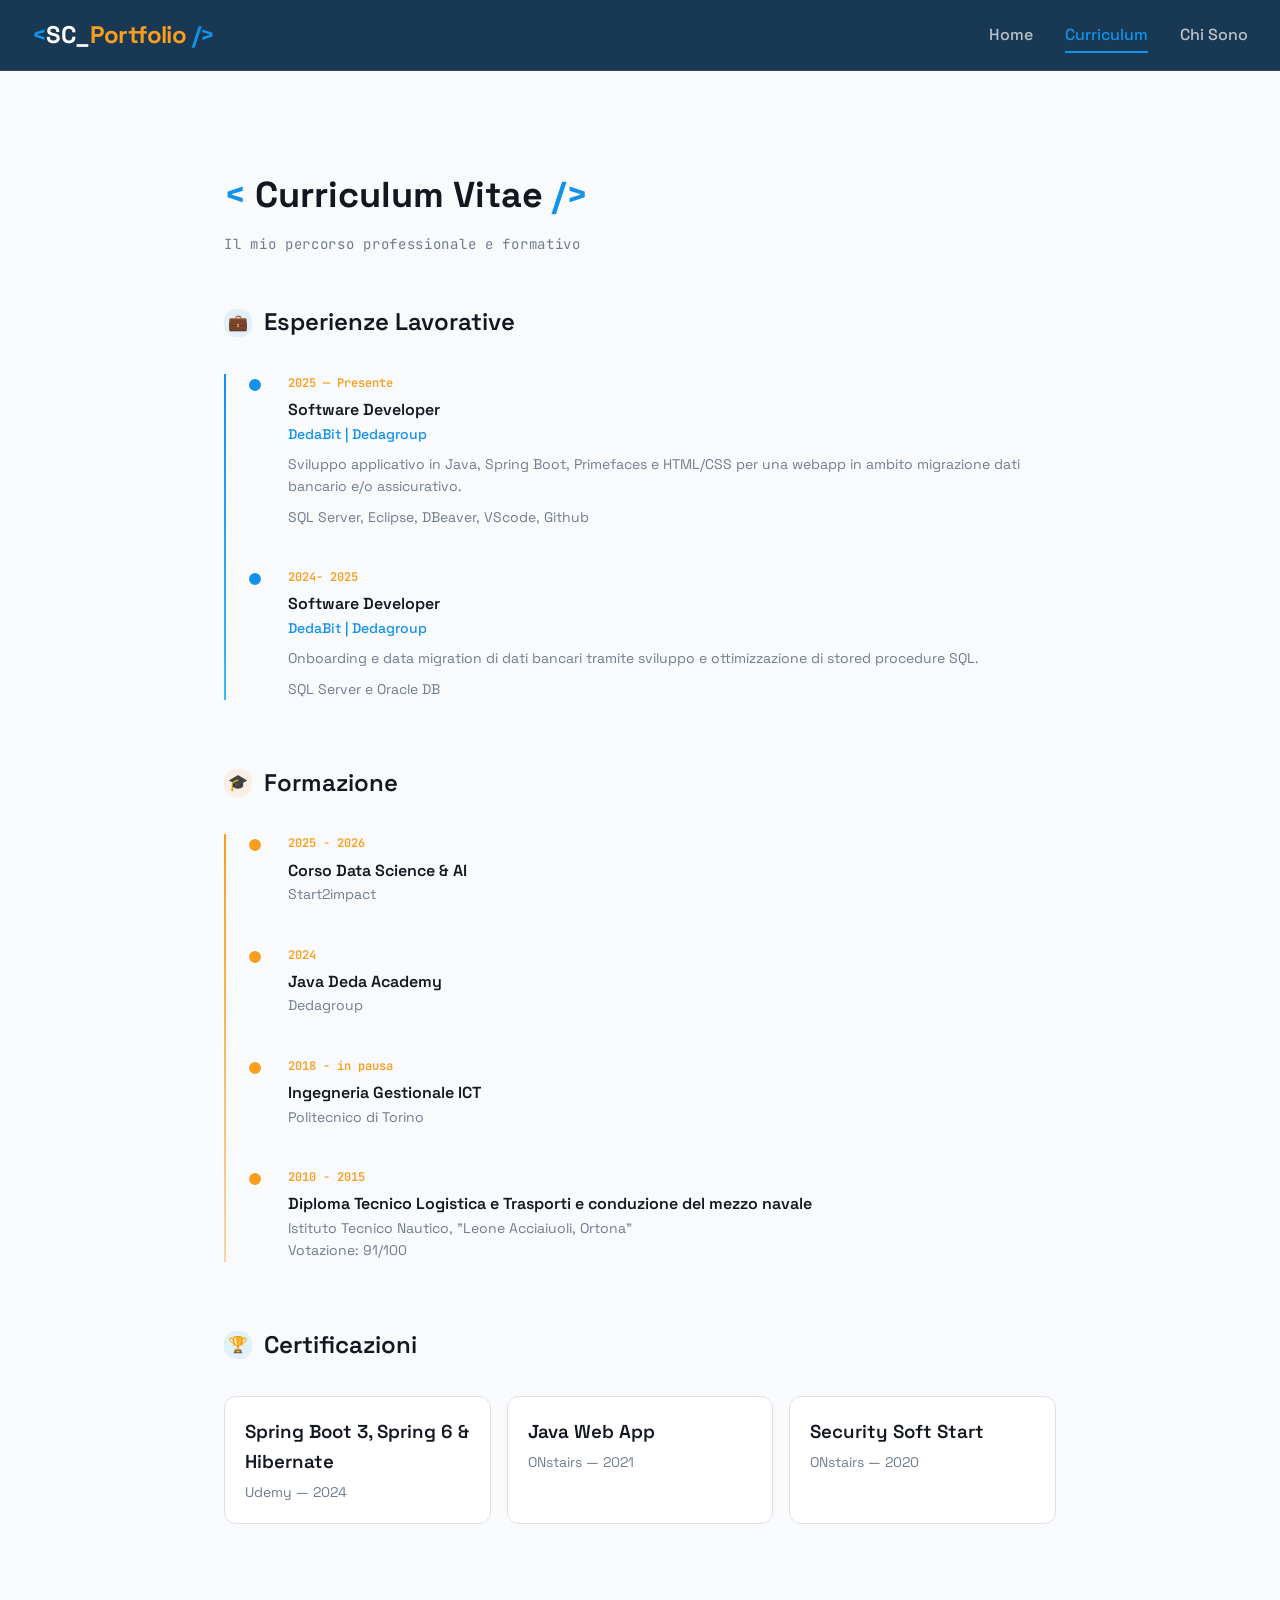
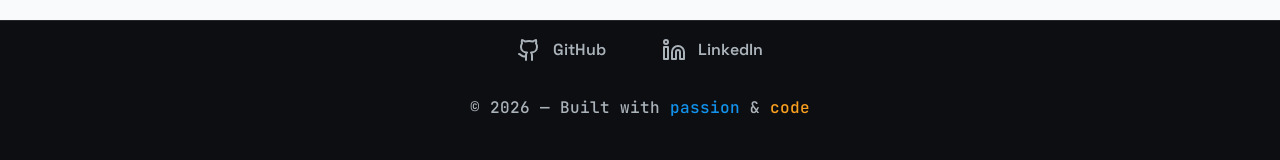
==== curriculum.html @ b524f9fb "prima versione portfolio" ====
<!DOCTYPE html>
<html lang="it">
<head>
  <meta charset="UTF-8">
  <meta name="viewport" content="width=device-width, initial-scale=1.0">
  <meta name="description" content="Curriculum Vitae di Sergio Civitarese - Software Developer">
  <title>Curriculum - Sergio Civitarese</title>
  <link rel="preconnect" href="https://fonts.googleapis.com">
  <link href="https://fonts.googleapis.com/css2?family=JetBrains+Mono:wght@400;500;700&family=Space+Grotesk:wght@300;400;500;600;700&display=swap" rel="stylesheet">
  <link rel="stylesheet" href="css/style.css">
</head>
<body>
  <header>
    <div class="container header-inner">
      <a href="index.html" class="logo"><span class="text-primary">&lt;</span>SC_<span class="text-accent">Portfolio</span><span class="text-primary"> /&gt;</span></a>
      <nav class="nav-desktop">
        <a href="index.html" class="nav-link">Home</a>
        <a href="curriculum.html" class="nav-link active">Curriculum</a>
        <a href="presentazione.html" class="nav-link">Chi Sono</a>
      </nav>
      <button class="hamburger" id="menuToggle" aria-label="Toggle menu"><span></span><span></span><span></span></button>
    </div>
    <nav class="nav-mobile" id="mobileMenu">
      <p class="nav-mobile-user"><span class="text-primary">&lt;</span>Sergio_<span class="text-accent">Civitarese</span><span class="text-primary">&gt;</span></p>
      <div class="container">
        <a href="index.html" class="nav-link">Home</a>
        <a href="curriculum.html" class="nav-link">Curriculum</a>
        <a href="presentazione.html" class="nav-link">Chi Sono</a>
      </div>
      <div class="social-links">
        <a href="https://github.com/sergiocivitarese" target="_blank" rel="noopener noreferrer" aria-label="GitHub">
          <svg xmlns="http://www.w3.org/2000/svg" width="22" height="22" viewBox="0 0 24 24" fill="none" stroke="currentColor" stroke-width="2" stroke-linecap="round" stroke-linejoin="round"><path d="M15 22v-4a4.8 4.8 0 0 0-1-3.5c3 0 6-2 6-5.5.08-1.25-.27-2.48-1-3.5.28-1.15.28-2.35 0-3.5 0 0-1 0-3 1.5-2.64-.5-5.36-.5-8 0C6 2 5 2 5 2c-.3 1.15-.3 2.35 0 3.5A5.403 5.403 0 0 0 4 9c0 3.5 3 5.5 6 5.5-.39.49-.68 1.05-.85 1.65-.17.6-.22 1.23-.15 1.85v4"/><path d="M9 18c-4.51 2-5-2-7-2"/></svg>
        </a>
        <a href="https://linkedin.com/in/sergiocivitarese" target="_blank" rel="noopener noreferrer" aria-label="LinkedIn">
          <svg xmlns="http://www.w3.org/2000/svg" width="22" height="22" viewBox="0 0 24 24" fill="none" stroke="currentColor" stroke-width="2" stroke-linecap="round" stroke-linejoin="round"><path d="M16 8a6 6 0 0 1 6 6v7h-4v-7a2 2 0 0 0-2-2 2 2 0 0 0-2 2v7h-4v-7a6 6 0 0 1 6-6z"/><rect width="4" height="12" x="2" y="9"/><circle cx="4" cy="4" r="2"/></svg>
        </a>
      </div>
    </nav>
  </header>

  <main>
    <section style="padding: 5rem 0;">
      <div class="container" style="max-width: 56rem;">
        <h1 style="font-size: 2.25rem; margin-bottom: 0.5rem; color: var(--foreground); font-weight: 700;">
          <span class="text-primary">&lt; </span>
          Curriculum Vitae
          <span class="text-primary"> /&gt;</span>
        </h1>
        <p style="font-size: 0.875rem; color: var(--muted-foreground); margin-bottom: 3rem; font-family: 'JetBrains Mono', monospace; letter-spacing: 0.05em;">
          Il mio percorso professionale e formativo
        </p>

        <!-- Esperienze Lavorative -->
        <div style="margin-bottom: 4rem;">
          <div style="display: flex; align-items: center; gap: 0.75rem; margin-bottom: 2rem;">
            <div style="padding: 0.5rem; border-radius: var(--radius); background: hsla(205, 85%, 50%, 0.1); color: var(--primary); display: flex; align-items: center; justify-content: center; width: 28px; height: 28px;">
              💼
            </div>
            <h2 style="font-size: 1.5rem; font-weight: 600;">Esperienze Lavorative</h2>
          </div>
          <div style="position: relative; padding-left: 2rem;">
            <div style="position: absolute; left: 0; top: 0; bottom: 0; width: 2px; background: linear-gradient(180deg, var(--primary) 0%, var(--sky) 100%);"></div>

            <!-- Experience 1 -->
            <div style="position: relative; padding-left: 2rem; margin-bottom: 2.5rem;">
              <div style="position: absolute; left: -9px; top: 3px; width: 16px; height: 16px; border-radius: 50%; background: var(--primary); border: 2px solid var(--card);"></div>
              <p style="font-family: 'JetBrains Mono', monospace; font-size: 0.75rem; color: var(--accent); font-weight: 600; margin-bottom: 0.25rem;">2025 — Presente</p>
              <h3 style="font-size: 1rem; font-weight: 600;">Software Developer</h3>
              <p style="color: var(--primary); font-size: 0.875rem; font-weight: 500;">DedaBit | Dedagroup</p>
              <p style="color: var(--muted-foreground); font-size: 0.875rem; margin-top: 0.5rem;">Sviluppo applicativo in Java, Spring Boot, Primefaces e HTML/CSS per una webapp in ambito migrazione dati bancario e/o assicurativo.</p>
              <p style="color: var(--muted-foreground); font-size: 0.875rem; margin-top: 0.5rem;">SQL Server, Eclipse, DBeaver, VScode, Github</p>
            </div>

            <!-- Experience 2 -->
            <div style="position: relative; padding-left: 2rem; margin-bottom: 2.5rem;">
              <div style="position: absolute; left: -9px; top: 3px; width: 16px; height: 16px; border-radius: 50%; background: var(--primary); border: 2px solid var(--card);"></div>
              <p style="font-family: 'JetBrains Mono', monospace; font-size: 0.75rem; color: var(--accent); font-weight: 600; margin-bottom: 0.25rem;">2024- 2025</p>
              <h3 style="font-size: 1rem; font-weight: 600;">Software Developer</h3>
              <p style="color: var(--primary); font-size: 0.875rem; font-weight: 500;">DedaBit | Dedagroup</p>
              <p style="color: var(--muted-foreground); font-size: 0.875rem; margin-top: 0.5rem;">Onboarding e data migration di dati bancari tramite sviluppo e ottimizzazione di stored procedure SQL.</p>
              <p style="color: var(--muted-foreground); font-size: 0.875rem; margin-top: 0.5rem;">SQL Server e Oracle DB</p>
            </div>
          </div>
        </div>

        <!-- Formazione -->
        <div style="margin-bottom: 4rem;">
          <div style="display: flex; align-items: center; gap: 0.75rem; margin-bottom: 2rem;">
            <div style="padding: 0.5rem; border-radius: var(--radius); background: hsla(35, 95%, 55%, 0.1); color: var(--accent); display: flex; align-items: center; justify-content: center; width: 28px; height: 28px;">
              🎓
            </div>
            <h2 style="font-size: 1.5rem; font-weight: 600;">Formazione</h2>
          </div>
          <div style="position: relative; padding-left: 2rem;">
            <div style="position: absolute; left: 0; top: 0; bottom: 0; width: 2px; background: linear-gradient(180deg, var(--accent) 0%, hsla(35, 95%, 55%, 0.4) 100%);"></div>

              <!-- Education 1 -->
              <div style="position: relative; padding-left: 2rem; margin-bottom: 2.5rem;">
              <div style="position: absolute; left: -9px; top: 3px; width: 16px; height: 16px; border-radius: 50%; background: var(--accent); border: 2px solid var(--card);"></div>
              <p style="font-family: 'JetBrains Mono', monospace; font-size: 0.75rem; color: var(--accent); font-weight: 600; margin-bottom: 0.25rem;">2025 - 2026</p>
              <h3 style="font-size: 1rem; font-weight: 600;">Corso Data Science & AI</h3>
              <p style="color: var(--muted-foreground); font-size: 0.875rem;">Start2impact</p>
            </div>


            <!-- Education 2 -->
            <div style="position: relative; padding-left: 2rem; margin-bottom: 2.5rem;">
              <div style="position: absolute; left: -9px; top: 3px; width: 16px; height: 16px; border-radius: 50%; background: var(--accent); border: 2px solid var(--card);"></div>
              <p style="font-family: 'JetBrains Mono', monospace; font-size: 0.75rem; color: var(--accent); font-weight: 600; margin-bottom: 0.25rem;">2024</p>
              <h3 style="font-size: 1rem; font-weight: 600;">Java Deda Academy</h3>
              <p style="color: var(--muted-foreground); font-size: 0.875rem;">Dedagroup</p>
            </div>

            <!-- Education 3 -->
              <div style="position: relative; padding-left: 2rem; margin-bottom: 2.5rem;">
              <div style="position: absolute; left: -9px; top: 3px; width: 16px; height: 16px; border-radius: 50%; background: var(--accent); border: 2px solid var(--card);"></div>
              <p style="font-family: 'JetBrains Mono', monospace; font-size: 0.75rem; color: var(--accent); font-weight: 600; margin-bottom: 0.25rem;">2018 - in pausa</p>
              <h3 style="font-size: 1rem; font-weight: 600;">Ingegneria Gestionale ICT</h3>
              <p style="color: var(--muted-foreground); font-size: 0.875rem;">Politecnico di Torino</p>
            </div>





            <!-- Education 4 -->
              <div style="position: relative; padding-left: 2rem; margin-bottom: 2.5rem;">
              <div style="position: absolute; left: -9px; top: 3px; width: 16px; height: 16px; border-radius: 50%; background: var(--accent); border: 2px solid var(--card);"></div>
              <p style="font-family: 'JetBrains Mono', monospace; font-size: 0.75rem; color: var(--accent); font-weight: 600; margin-bottom: 0.25rem;">2010 - 2015</p>
              <h3 style="font-size: 1rem; font-weight: 600;">Diploma Tecnico Logistica e Trasporti e conduzione del mezzo navale</h3>
              <p style="color: var(--muted-foreground); font-size: 0.875rem;">Istituto Tecnico Nautico, "Leone Acciaiuoli, Ortona"</p>
              <p style="color: var(--muted-foreground); font-size: 0.875rem;">Votazione: 91/100</p>
            </div>
          </div>
        </div>

        <!-- Certificazioni -->
        <div>
          <div style="display: flex; align-items: center; gap: 0.75rem; margin-bottom: 2rem;">
            <div style="padding: 0.5rem; border-radius: var(--radius); background: hsla(200, 90%, 50%, 0.1); color: hsl(200, 90%, 60%); display: flex; align-items: center; justify-content: center; width: 28px; height: 28px;">
              🏆
            </div>
            <h2 style="font-size: 1.5rem; font-weight: 600;">Certificazioni</h2>
          </div>
          <div style="display: grid; grid-template-columns: repeat(auto-fit, minmax(250px, 1fr)); gap: 1rem;">
            <div style="padding: 1.25rem; border-radius: var(--radius); border: 1px solid var(--border); background: var(--card); transition: border-color 0.3s ease;">
              <h3 style="font-weight: 600; color: var(--foreground);">Spring Boot 3, Spring 6 & Hibernate</h3>
              <p style="color: var(--muted-foreground); font-size: 0.875rem; margin-top: 0.25rem;">Udemy — 2024</p>
            </div>
            <div style="padding: 1.25rem; border-radius: var(--radius); border: 1px solid var(--border); background: var(--card); transition: border-color 0.3s ease;">
              <h3 style="font-weight: 600; color: var(--foreground);">Java Web App</h3>
              <p style="color: var(--muted-foreground); font-size: 0.875rem; margin-top: 0.25rem;">ONstairs — 2021</p>
            </div>
            <div style="padding: 1.25rem; border-radius: var(--radius); border: 1px solid var(--border); background: var(--card); transition: border-color 0.3s ease;">
              <h3 style="font-weight: 600; color: var(--foreground);">Security Soft Start</h3>
              <p style="color: var(--muted-foreground); font-size: 0.875rem; margin-top: 0.25rem;">ONstairs — 2020</p>
            </div>
          </div>
        </div>
      </div>
    </section>
  </main>

  <footer>
    <div class="container footer-inner">
      <p class="footer-text font-mono">© 2026 — Built with <span class="text-primary">passion</span> &amp; <span class="text-accent">code</span></p>
      <div class="footer-links">
        <a href="https://github.com/sergiocivitarese" target="_blank" rel="noopener noreferrer" aria-label="GitHub">
          <svg xmlns="http://www.w3.org/2000/svg" width="22" height="22" viewBox="0 0 24 24" fill="none" stroke="currentColor" stroke-width="2" stroke-linecap="round" stroke-linejoin="round"><path d="M15 22v-4a4.8 4.8 0 0 0-1-3.5c3 0 6-2 6-5.5.08-1.25-.27-2.48-1-3.5.28-1.15.28-2.35 0-3.5 0 0-1 0-3 1.5-2.64-.5-5.36-.5-8 0C6 2 5 2 5 2c-.3 1.15-.3 2.35 0 3.5A5.403 5.403 0 0 0 4 9c0 3.5 3 5.5 6 5.5-.39.49-.68 1.05-.85 1.65-.17.6-.22 1.23-.15 1.85v4"/><path d="M9 18c-4.51 2-5-2-7-2"/></svg>
          GitHub
        </a>
        <a href="https://linkedin.com/in/sergiocivitarese" target="_blank" rel="noopener noreferrer" aria-label="LinkedIn">
          <svg xmlns="http://www.w3.org/2000/svg" width="22" height="22" viewBox="0 0 24 24" fill="none" stroke="currentColor" stroke-width="2" stroke-linecap="round" stroke-linejoin="round"><path d="M16 8a6 6 0 0 1 6 6v7h-4v-7a2 2 0 0 0-2-2 2 2 0 0 0-2 2v7h-4v-7a6 6 0 0 1 6-6z"/><rect width="4" height="12" x="2" y="9"/><circle cx="4" cy="4" r="2"/></svg>
          LinkedIn
        </a>
      </div>
    </div>
  </footer>

  <script src="js/main.js"></script>
</body>
</html>
---- css/style.css ----
/* ============================================
 * STYLE.CSS - Portfolio Sergio Civitarese
 * Design moderno HTML/CSS/JS puro
 * Font: Space Grotesk (testo) + JetBrains Mono (linea)
 *
 * GUIDA PERSONALIZZAZIONE:
 * 1. Colori: Modifica le variabili --primary e --accent per cambiare tema completo
 * 2. Spaziature: Aumenta/diminuici i valori rem in padding e margin
 * 3. Font: Cambia Google Fonts imports all'inizio dell'HTML
 * 4. Responsive: Modifica il breakpoint 768px se vuoi diversa mobile/desktop
 * ============================================ */

/* ==================== VARIABILI COLORI (HSL) ==================== */
/*
 * SISTEMA COLORI HSL:
 * HSL = Hue (0-360°), Saturation (0-100%), Lightness (0-100%)
 * Vantaggi: Facile regolare luminosità senza ricalcolare RGB
 *
 * PERSONALIZZAZIONE COLORI:
 * Per cambiare tema, modifica solo:
 * 1. --primary (colore principale blu → cambia Hue di 205)
 * 2. --accent (colore accento arancio → cambia Hue di 35)
 * Esempio: Per rosso primario: hsl(0, 85%, 50%) invece di hsl(205, 85%, 50%)
 *
 * ESEMPIO DI TEMA ALTERNATE:
 * Viola: --primary: hsl(280, 85%, 50%)
 * Rosa: --accent: hsl(350, 95%, 55%)
 */
:root {
  /* ===== COLORI BACKGROUND E TESTO PRINCIPALE ===== */
  /* --background: colore fondo pagina principale (grigio ultra light moderno) */
  --background: hsl(210, 20%, 98%);
  /* --foreground: colore testo principale (nero molto scuro) */
  --foreground: hsl(220, 25%, 10%);

  /* ===== CARD STYLING ===== */
  /* Card sono gli elementi riquadrati (skills, timeline, activity cards) */
  --card: hsl(0, 0%, 100%);                    /* Sfondo bianco puro */
  --card-foreground: hsl(220, 25%, 10%);       /* Testo dentro card (nero) */

  /* ===== COLORE PRIMARIO (BLU) ===== */
  /* Usato per: logo, link attivi, border hover, gradient primario */
  --primary: hsl(205, 85%, 50%);               /* Blu vibrante moderno */
  --primary-foreground: hsl(0, 0%, 100%);      /* Testo su fondo blu (bianco) */

  /* ===== COLORE SECONDARIO (SCURO) ===== */
  /* Usato per: header, footer, background sezioni scure */
  --secondary: hsl(220, 20%, 14%);             /* Grigio-nero profondo */
  --secondary-foreground: hsl(0, 0%, 100%);    /* Testo su fondo scuro (bianco) */

  /* ===== TESTO SMORZATO (GRIGIO MEDIO) ===== */
  /* Usato per: testo descrittivo, metadata, informazioni secondarie */
  --muted: hsl(210, 15%, 93%);                 /* Sfondo grigio molto light */
  --muted-foreground: hsl(215, 12%, 50%);      /* Testo grigio medio */

  /* ===== COLORE ACCENTO (ARANCIO) ===== */
  /* Usato per: accenti, highlights, pulsanti secondari, CTA section background */
  --accent: hsl(35, 95%, 55%);                 /* Arancio caldo moderno */
  --accent-foreground: hsl(220, 25%, 10%);     /* Testo su arancio (nero) */

  /* ===== BORDI ===== */
  /* Colore standard per border di card, input, elementi */
  --border: hsl(210, 15%, 88%);                /* Grigio chiaro per bordi soft */

  /* ===== HEADER E FOOTER (TEMA SCURO) ===== */
  /* Header è sticky in alto con menu e logo */
  /* Footer è in basso con copyright e social link */
  --header: hsl(220, 20%, 6%);                 /* Nero profondo (sfondo) */
  --header-foreground: hsl(0, 0%, 100%);       /* Bianco (testo in header) */
  --footer: hsl(220, 20%, 6%);                 /* Nero profondo (stesso di header) */
  --footer-foreground: hsl(210, 10%, 70%);     /* Grigio chiaro (testo footer) */

  /* ===== COLORI GRADIENTS EXTRA ===== */
  /* Usati per sfumature e effetti visivi */
  --sky: hsl(200, 90%, 60%);                   /* Blu chiaro per gradients hero */
  --amber: hsl(30, 95%, 55%);                  /* Giallo-arancio per CTA gradient */

  /* ===== BORDER RADIUS STANDARD ===== */
  /* Regola la "rotondità" degli angoli su card, button, input */
  /* Aumenta per stile più soft (es: 1.25rem), diminuisci per più angular (es: 0.5rem) */
  --radius: 0.75rem;
}

/* ==================== CAROUSEL / SLIDER STILI ==================== */
/*
 * PHOTO CAROUSEL: Slider moderno di immagini personali
 * Features: Transizioni smooth, indicatori interattivi, frecce di navigazione
 * Responsive: Full width su mobile, contenuto su desktop
 */
.carousel-container {
  position: relative;
  width: 100%;
  max-width: 28rem;
  margin: 0 auto;
  overflow: hidden;
  border-radius: calc(var(--radius) * 2);
  background: var(--card);
  border: 1px solid var(--border);
  box-shadow: 0 4px 20px rgba(0, 0, 0, 0.08);
}

.carousel-wrapper {
  position: relative;
  width: 100%;
  overflow: hidden;
  background: var(--background);
}

.carousel-track {
  display: flex;
  transition: transform 0.6s cubic-bezier(0.4, 0, 0.2, 1);
  width: 100%;
}

.carousel-slide {
  min-width: 100%;
  position: relative;
  aspect-ratio: 4 / 5;
  display: flex;
  align-items: center;
  justify-content: center;
  overflow: hidden;
}

.carousel-image {
  width: 100%;
  height: 100%;
  object-fit: cover;
  object-position: center;
  transition: transform 0.6s cubic-bezier(0.4, 0, 0.2, 1);
  min-width: 110%;
  min-height: 110%;
}

/* Overlay con titolo della slide -->
.carousel-overlay {
  position: absolute;
  bottom: 0;
  left: 0;
  right: 0;
  background: linear-gradient(to top, rgba(0, 0, 0, 0.7), transparent);
  padding: 2rem 1.5rem 1.5rem;
  color: white;
}

.carousel-overlay h3 {
  font-size: 1.25rem;
  font-weight: 600;
  margin: 0;
}

/* Pulsanti di navigazione (frecce) */
.carousel-btn {
  position: absolute;
  top: 50%;
  transform: translateY(-50%);
  background: rgba(255, 255, 255, 0.9);
  border: none;
  width: 2.5rem;
  height: 2.5rem;
  border-radius: 50%;
  cursor: pointer;
  display: flex;
  align-items: center;
  justify-content: center;
  color: var(--primary);
  transition: all 0.3s ease;
  z-index: 10;
  box-shadow: 0 2px 8px rgba(0, 0, 0, 0.15);
}

.carousel-btn:hover {
  background: var(--primary);
  color: white;
  transform: translateY(-50%) scale(1.1);
}

.carousel-btn--prev {
  left: 1rem;
}

.carousel-btn--next {
  right: 1rem;
}

/* Indicatori (dots) */
.carousel-indicators {
  position: absolute;
  bottom: 1rem;
  left: 50%;
  transform: translateX(-50%);
  display: flex;
  gap: 0.5rem;
  z-index: 10;
}

.indicator {
  width: 0.75rem;
  height: 0.75rem;
  border-radius: 50%;
  border: 2px solid rgba(255, 255, 255, 0.6);
  background: rgba(255, 255, 255, 0.3);
  cursor: pointer;
  transition: all 0.3s ease;
  padding: 0;
}

.indicator.active {
  background: white;
  border-color: white;
  transform: scale(1.2);
}

.indicator:hover {
  border-color: white;
}

/* Responsive: mobile optimizzato */
@media (max-width: 768px) {
  .carousel-container {
    max-width: 20rem;
  }
  
  .carousel-slide {
    aspect-ratio: 4 / 3;
  }
  
  .carousel-image {
    min-width: 125%;
    min-height: 125%;
    object-position: 35% 50%;
  }
  
  .carousel-btn {
    width: 2.25rem;
    height: 2.25rem;
  }
  
  .carousel-btn--prev {
    left: 0.75rem;
  }
  
  .carousel-btn--next {
    right: 0.75rem;
  }
  
  .carousel-overlay {
    padding: 1.5rem 1rem 1rem;
  }
  
  .carousel-overlay h3 {
    font-size: 1rem;
  }
}

/* ==================== RESET & BASE STYLES ==================== */
/*
 * RESET: Normalizza comportamenti browser di default
 * Tutt gli elementi partono da zero (margin/padding = 0)
 * box-sizing: border-box → padding/border inclusi nella largezza totale
 */
* {
  margin: 0;
  padding: 0;
  box-sizing: border-box;
  border-color: var(--border);
}

html {
  /* scroll-behavior: smooth → scrolling delle pagine è fluido e animato (non istantaneo) */
  scroll-behavior: smooth;
}

body {
  /* Font principale per tutto il sito: Space Grotesk da Google Fonts */
  /* Fallback: system-ui per velocità, monospace come ultima opzione */
  font-family: 'Space Grotesk', system-ui, -apple-system, sans-serif;
  background: var(--background);
  color: var(--foreground);
  min-height: 100vh;              /* Minimo una viewport height (permette footer position:fixed) */
  display: flex;
  flex-direction: column;          /* Colonna: header in alto, main esteso, footer in basso */
  line-height: 1.6;               /* Spazio tra righe di testo (leggibilità) */
}

main {
  flex: 1;                         /* Prende spazio disponibile tra header e footer */
  width: 100%;
}

/* ===== CLASSI UTILITY ===== */

/* Font monospace: Usato per testo tecnico, codice, linee */
.font-mono {
  font-family: 'JetBrains Mono', 'Courier New', monospace;
}

/* Container: Crea margini orizzontali (responsive padding) */
/* Max-width 1400px garantisce non diventa troppo largo su desktop 4K */
.container {
  max-width: 1400px;
  margin: 0 auto;
  padding: 1rem 1.5rem;              /* Mobile: 24px di padding laterale */
  width: 100%;
}
/* @media desktop aumenterà padding a 2rem (32px) */

/* Classi colore utilities: Applica velocemente colori ai testi */
.text-primary { color: var(--primary); }     /* Blu */
.text-accent  { color: var(--accent); }      /* Arancio */
.text-muted   { color: var(--muted-foreground); }  /* Grigio medio */

/* ==================== HEADER STICKY ==================== */
/*
 * HEADER LAYOUT:
 * - position: sticky → Header rimane in alto quando scrollhi
 * - z-index: 50 → Stai sopra altri elementi (ma sotto hamburger menu z-index:41)
 * - backdrop-filter: blur(10px) → Effetto glassmorphism (sfondo leggermente blurred)
 *
 * PERSONALIZZAZIONE:
 * - Aumenta padding per header più spazioso
 * - Cambia --header per colore non-nero (es: blu scuro)
 * - Aumenta border-bottom width per linea più visibile
 */
header {
  position: sticky;
  top: 0;
  z-index: 50;
  background: var(--header);
  color: var(--header-foreground);
  border-bottom: 1px solid hsla(0, 0%, 100%, 0.1);
  backdrop-filter: blur(10px);
  background-color: rgba(13, 46, 74, 0.95);
}

/* Header inner: Contenitore flex che distribuisce logo e menu */
.header-inner {
  display: flex;
  align-items: center;             /* Centra verticalmente logo e menu */
  justify-content: space-between;   /* Logo a sinistra, menu a destra */
  padding: 1rem 0;                 /* Padding verticale 1rem */
}

@media (min-width: 1024px) {
  .header-inner {
    padding: 1rem 0;               /* Desktop: stesso padding */
  }
}

/* Logo / Branding */
.logo {
  font-size: 1.5rem;
  font-weight: 700;
  text-decoration: none;
  color: var(--header-foreground);
  letter-spacing: -0.025em;        /* Riduce spazio tra lettere (compatto) */
  transition: opacity 0.3s ease;   /* Smooth fade on hover */
}

.logo:hover {
  opacity: 0.8;                    /* Diventa più scuro al hover */
}

/* Navigazione desktop (visibile solo su schermi ≥768px) */
.nav-desktop {
  display: flex;
  gap: 2rem;                       /* Spazio tra link */
  list-style: none;
}

/* Link navigazione style */
.nav-link {
  font-size: 1rem;
  font-weight: 500;
  color: hsla(0, 0%, 100%, 0.7);   /* Bianco semi-trasparente */
  text-decoration: none;
  transition: color 0.3s ease;
  position: relative;               /* Per lo pseudo-elemento ::after */
}

.nav-link:hover,
.nav-link.active {
  color: var(--primary);           /* Diventa blu al hover */
}

/* Underline animato sotto i link */
.nav-link::after {
  content: '';
  position: absolute;
  bottom: -5px;
  left: 0;
  width: 0;                         /* Parte da 0 larghezza */
  height: 2px;
  background: var(--primary);
  transition: width 0.3s ease;
}

.nav-link:hover::after,
.nav-link.active::after {
  width: 100%;                      /* Si estende a tutta larghezza al hover */
}

/* ==================== HAMBURGER MENU MOBILE ==================== */
/*
 * HAMBURGER BUTTON:
 * - Nascosto su desktop (display: flex solo con @media max-width:768px)
 * - z-index: 41 → Sopra il menu drawer (z-index: 40) così rimane sempre visibile
 * - position: relative → Crea nuovo stacking context per z-index
 *
 * ANIMAZIONE:
 * Quando aggiunto .open class:
 * - Primo span: Ruota 45° verso il basso (diventa "/" della X)
 * - Secondo span: Scompare (opacity: 0)
 * - Terzo span: Ruota -45° verso l'alto (diventa "\" della X)
 */
.hamburger {
  display: none;                   /* Nascosto di default (visibile solo mobile) */
  background: none;
  border: none;
  cursor: pointer;
  flex-direction: column;
  gap: 6px;
  padding: 0.75rem;
  width: 36px;
  z-index: 51;                     /* Sempre sopra il menu drawer (40) e header (50) */
  position: fixed;
  top: 1rem;
  right: 1.5rem;
}

.hamburger span {
  display: block;
  width: 28px;
  height: 3px;
  background: var(--header-foreground);
  transition: 0.3s ease;
  border-radius: 2px;
}

/* Animazione X quando hamburger.open è attivo */
.hamburger.open span:nth-child(1) {
  transform: rotate(45deg) translateY(12px);
}

.hamburger.open span:nth-child(2) {
  opacity: 0;
}

.hamburger.open span:nth-child(3) {
  transform: rotate(-45deg) translateY(-12px);
}

/* ==================== MOBILE MENU DRAWER ==================== */
/*
 * MOBILE MENU DESIGN:
 * - position: fixed → Copy il viewport (non scrolled con pagina)
 * - right: -100% → Inizia fuori schermo a destra
 * - Sliding animation: right: 0 (quando .open class aggiunto)
 * - Transizione easing: cubic-bezier(0.4, 0, 0.2, 1) (smooth timing)
 * - z-index: 40 → Sotto hamburger (41) così hamburger non scompare
 *
 * MENU NON SCROLLABILE:
 * - Removed overflow-y: auto → Menu è fisso, user must close per scrollare pagina
 * - padding-top: 12rem → Spazio dal top alla navigazione
 *
 * PERSONALIZZAZIONE:
 * - Aumenta padding-top per contenuto ancora più giù
 * - Cambia transition duration da 0.4s a 0.3s per velocità diversa
 */
.nav-mobile {
  position: fixed;
  top: 0;
  right: -100%;
  width: 100%;
  height: 100vh;
  background: var(--header);
  backdrop-filter: blur(10px);
  transition: right 0.4s cubic-bezier(0.4, 0, 0.2, 1);
  z-index: 40;
  display: flex;
  flex-direction: column;
  align-items: center;
  justify-content: flex-start;
  padding-top: 5rem;
  padding-bottom: 2rem;
  overflow-y: auto;
}

.nav-mobile.open {
  right: 0;
}

@media (min-width: 769px) {
  .nav-mobile {
    display: none !important;
  }
}

.nav-mobile .container {
  display: flex;
  flex-direction: column;
  align-items: center;
  gap: 2rem;
  width: 100%;
}

.nav-mobile .nav-link {
  font-size: 1.25rem;              /* Più grande del desktop per tocchi mobile */
  font-weight: 500;
  color: var(--header-foreground);
  text-decoration: none;
  transition: all 0.3s ease;
  position: relative;
}

.nav-mobile .nav-link:hover {
  color: var(--primary);
}

.nav-mobile .nav-link::after {
  content: '';
  position: absolute;
  bottom: -8px;
  left: 0;
  width: 0;
  height: 2px;
  background: var(--primary);
  transition: width 0.3s ease;
}

.nav-mobile .nav-link:hover::after {
  width: 100%;
}

/* Overlay semitrasparente dietro il mobile menu */
.nav-mobile::before {
  content: '';
  position: fixed;
  top: 0;
  left: 0;
  width: 100%;
  height: 100%;
  background: hsla(220, 20%, 6%, 0.5);
  opacity: 0;
  pointer-events: none;            /* Non blocca click su elementi dietro */
  transition: opacity 0.4s ease;
  z-index: -1;                     /* Dietro il menu */
}

.nav-mobile.open::before {
  opacity: 1;                      /* Overlay visibile quando menu aperto */
}

/* Logo/Nome utente nella mobile menu (sezione superiore) */
.nav-mobile-user {
  font-size: 1.25rem;
  color: var(--header-foreground);
  font-weight: 700;
  margin-top: 1rem;
  margin-bottom: 2.5rem;
  letter-spacing: -0.025em;
  padding: 1.5rem 2rem;            /* Box attorno il nome */
  background: hsla(0, 0%, 100%, 0.08);  /* Sfondo quasi trasparente */
  border-radius: var(--radius);
  border: 1px solid hsla(0, 0%, 100%, 0.1);
  width: 90%;
  text-align: center;
}

/* Social links (GitHub, LinkedIn) in fondo al mobile menu */
.nav-mobile .social-links {
  position: absolute;
  bottom: 3rem;                    /* 48px dal bottom della pagina */
  display: flex;
  gap: 2rem;
  justify-content: center;
  width: 100%;
}

.nav-mobile .social-links a {
  display: flex;
  align-items: center;
  justify-content: center;
  color: var(--header-foreground);
  text-decoration: none;
  transition: all 0.3s ease;
}

.nav-mobile .social-links a:hover {
  color: var(--primary);
  transform: scale(1.2);           /* Icone diventano più grandi al hover */
}

.nav-mobile .social-links svg {
  width: 24px;
  height: 24px;
}

/* ==================== HERO SECTION ==================== */
.hero {
  position: relative;
  min-height: 85vh;
  display: flex;
  align-items: center;
  overflow: hidden;
  padding: 4rem 0;
}

.hero-bg {
  position: absolute;
  inset: 0;
  background: linear-gradient(
    135deg,
    hsla(205, 85%, 50%, 0.05) 0%,
    var(--background) 50%,
    hsla(35, 95%, 55%, 0.05) 100%
  );
  z-index: 0;
}

/* Blob animation */
.hero-blob {
  position: absolute;
  border-radius: 50%;
  filter: blur(48px);
  z-index: 1;
  animation: float 20s ease-in-out infinite;
}

.hero-blob--right {
  top: 5rem;
  right: 2.5rem;
  width: 18rem;
  height: 18rem;
  background: hsla(205, 85%, 50%, 0.1);
  animation-delay: 0s;
}

.hero-blob--left {
  bottom: 5rem;
  left: 2.5rem;
  width: 15rem;
  height: 15rem;
  background: hsla(35, 95%, 55%, 0.1);
  animation-delay: 2s;
}

@keyframes float {
  0%, 100% { transform: translate(0, 0); }
  33%      { transform: translate(30px, -30px); }
  66%      { transform: translate(-30px, 20px); }
}

.hero-content {
  position: relative;
  z-index: 10;
  max-width: 48rem;
  animation: fade-in-up 0.8s ease-out;
}

.hero-greeting {
  font-size: 0.875rem;
  color: var(--muted-foreground);
  margin-bottom: 1rem;
  letter-spacing: 0.05em;
}

.hero-name {
  font-size: clamp(3rem, 7vw, 4.5rem);
  font-weight: 700;
  margin-bottom: 1rem;
  background: linear-gradient(
    to right,
    var(--primary),
    var(--sky),
    var(--accent)
  );
  -webkit-background-clip: text;
  -webkit-text-fill-color: transparent;
  background-clip: text;
  animation: fade-in-up 0.8s ease-out 0.1s backwards;
}

.hero-role {
  font-size: clamp(1.5rem, 3vw, 1.875rem);
  font-weight: 600;
  color: hsla(220, 25%, 10%, 0.7);
  margin-bottom: 1.5rem;
  animation: fade-in-up 0.8s ease-out 0.2s backwards;
}

.hero-desc {
  font-size: 1.125rem;
  color: var(--muted-foreground);
  max-width: 36rem;
  line-height: 1.8;
  margin-bottom: 2.5rem;
  animation: fade-in-up 0.8s ease-out 0.3s backwards;
  display: flex;
  flex-direction: column;
  gap: 1.25rem;
}

.hero-desc p {
  margin: 0;
  color: var(--muted-foreground);
  line-height: 1.8;
}

.hero-desc strong {
  color: var(--foreground);
  font-weight: 600;
}

.hero-actions {
  display: flex;
  gap: 1rem;
  flex-wrap: wrap;
  animation: fade-in-up 0.8s ease-out 0.4s backwards;
}

@keyframes fade-in-up {
  from {
    opacity: 0;
    transform: translateY(30px);
  }
  to {
    opacity: 1;
    transform: translateY(0);
  }
}

/* ==================== HERO LAYOUT RESPONSIVE ==================== */
.hero-wrapper {
  position: relative;
  z-index: 10;
  max-width: 1200px;
  margin: 0 auto;
  padding: 0 2rem;
}

.hero-header {
  animation: fade-in-up 0.8s ease-out;
  margin-bottom: 4rem;
  text-align: center;
  max-width: 800px;
  margin-left: auto;
  margin-right: auto;
}

.hero-content {
  display: grid;
  grid-template-columns: 1fr 1.2fr;
  gap: 4rem;
  align-items: center;
  animation: fade-in-up 0.8s ease-out 0.1s backwards;
}

/* FOTO PROFILO CIRCOLARE - DESKTOP */
.profile-photo-wrapper {
  display: flex;
  justify-content: center;
  position: relative;
}

.profile-photo {
  position: relative;
  width: 280px;
  height: 280px;
  border-radius: 50%;
  overflow: hidden;
  
  /* Bordo azzurro-giallo a doppio strato */
  background: linear-gradient(135deg, var(--primary) 0%, var(--accent) 100%);
  padding: 4px;
  box-shadow: 
    0 0 30px hsla(205, 85%, 50%, 0.4),
    0 0 60px hsla(35, 95%, 55%, 0.2);
}

.profile-image {
  width: 100%;
  height: 100%;
  border-radius: 50%;
  object-fit: cover;
  display: block;
  border: 3px solid var(--card);
}

.hero-text-content {
  display: flex;
  flex-direction: column;
  gap: 1.5rem;
}

/* ==================== MOBILE MENU PROFILE ==================== */
.mobile-menu-profile {
  display: none;
  justify-content: center;
  align-items: center;
  margin: 1.5rem 0;
  padding: 1.5rem 0;
}

.mobile-profile-image {
  width: 110px;
  height: 110px;
  border-radius: 50%;
  object-fit: cover;
  overflow: hidden;
  background: linear-gradient(135deg, var(--primary) 0%, var(--accent) 100%);
  padding: 3px;
  box-shadow: 
    0 0 25px hsla(205, 85%, 50%, 0.35),
    0 0 50px hsla(35, 95%, 55%, 0.15);
  border: 2px solid var(--card);
  display: block;
}

/* ==================== RESPONSIVE - TABLET ==================== */
@media (max-width: 768px) {
  .hero-wrapper {
    padding: 0 1rem;
    max-width: 100%;
  }

  .hero-header {
    margin-bottom: 3rem;
  }

  .hero-content {
    grid-template-columns: 1fr;
    gap: 2.5rem;
  }

  .profile-photo {
    width: 220px;
    height: 220px;
  }

  .hero-text-content {
    text-align: center;
  }
}

/* ==================== RESPONSIVE - MOBILE ==================== */
@media (max-width: 640px) {
  .hero-wrapper {
    padding: 0 1rem;
  }

  .hero-content {
    grid-template-columns: 1fr;
    gap: 1.5rem;
  }

  .profile-photo {
    width: 180px;
    height: 180px;
    padding: 3px;
  }

  .profile-photo-wrapper {
    justify-content: center;
  }

  .hero-text-content {
    text-align: center;
  }

  .hero-role {
    font-size: clamp(1.25rem, 2.5vw, 1.5rem) !important;
  }

  .hero-desc {
    font-size: 1rem !important;
  }

  .hero-actions {
    justify-content: center;
  }
}

/* Mostra foto nel menu mobile quando hamburger è aperto */
@media (max-width: 768px) {
  .mobile-menu-profile {
    display: flex;
  }
}

/* ==================== BUTTONS ==================== */
.btn {
  display: inline-flex;
  align-items: center;
  justify-content: center;
  gap: 0.5rem;
  padding: 0.75rem 1.5rem;
  border-radius: var(--radius);
  font-weight: 500;
  font-size: 1rem;
  text-decoration: none;
  transition: all 0.3s ease;
  cursor: pointer;
  border: none;
  font-family: inherit;
}

.btn-primary {
  background: linear-gradient(135deg, var(--primary) 0%, var(--sky) 100%);
  color: var(--primary-foreground);
  box-shadow: 0 4px 15px hsla(205, 85%, 50%, 0.3);
}

.btn-primary:hover {
  transform: translateY(-2px);
  box-shadow: 0 8px 25px hsla(205, 85%, 50%, 0.4);
}

.btn-outline {
  border: 1.5px solid var(--border);
  color: var(--foreground);
  background: transparent;
}

.btn-outline:hover {
  border-color: var(--primary);
  color: var(--primary);
  background: hsla(205, 85%, 50%, 0.05);
}

/* ==================== SKILLS SECTION ==================== */
.skills {
  padding: 5rem 0;
  background: hsla(210, 15%, 93%, 0.5);
}

.skills-header {
  text-align: center;
  margin-bottom: 3rem;
  animation: fade-in-up 0.8s ease-out;
}

.skills-header h2 {
  font-size: 1.875rem;
  font-weight: 700;
  margin-bottom: 0.75rem;
}

.skills-header p {
  color: var(--muted-foreground);
  font-size: 0.875rem;
}

.skills-grid {
  display: grid;
  grid-template-columns: repeat(2, 1fr);
  gap: 1.5rem;
}

@media (min-width: 640px)  { .skills-grid { grid-template-columns: repeat(3, 1fr); } }
@media (min-width: 768px)  { .skills-grid { grid-template-columns: repeat(4, 1fr); } }
@media (min-width: 1024px) { .skills-grid { grid-template-columns: repeat(6, 1fr); } }

.skill-card {
  display: flex;
  flex-direction: column;
  align-items: center;
  gap: 0.75rem;
  padding: 1.25rem;
  border-radius: var(--radius);
  background: var(--card);
  border: 1px solid var(--border);
  transition: all 0.3s ease;
  cursor: default;
}

.skill-card:hover {
  border-color: hsla(205, 85%, 50%, 0.4);
  box-shadow: 0 0 40px -10px hsla(205, 85%, 50%, 0.4);
  transform: translateY(-4px);
}

.skill-card img {
  width: 3rem;
  height: 3rem;
  transition: transform 0.3s ease;
}

.skill-card:hover img {
  transform: scale(1.15) rotate(5deg);
}

.skill-card span {
  font-size: 0.875rem;
  font-weight: 500;
  color: hsla(220, 25%, 10%, 0.8);
  text-align: center;
}

/* ==================== CTA SECTION ==================== */
.cta-section {
  padding: 4rem 2rem;
  background: linear-gradient(135deg, var(--accent) 0%, var(--amber) 100%);
  color: var(--accent-foreground);
  border-radius: var(--radius);
  text-align: center;
  margin: 3rem 0;
  position: relative;
  overflow: hidden;
}

.cta-section::before {
  content: '';
  position: absolute;
  inset: 0;
  background: radial-gradient(
    circle at 20% 50%,
    hsla(0, 0%, 255%, 0.1) 0%,
    transparent 50%
  ), radial-gradient(
    circle at 80% 80%,
    hsla(0, 0%, 255%, 0.1) 0%,
    transparent 50%
  );
  z-index: 0;
}

.cta-section > * {
  position: relative;
  z-index: 1;
}

.cta-section h2 {
  font-size: 1.875rem;
  font-weight: 700;
  margin-bottom: 0.75rem;
}

.cta-section p {
  font-size: 1.125rem;
  margin-bottom: 1.5rem;
  opacity: 0.95;
}

.cta-section .hero-actions {
  justify-content: center;
}

/* ==================== FOOTER ==================== */
footer {
  background: var(--footer);
  color: var(--footer-foreground);
  margin-top: auto;
  border-top: 1px solid hsla(0, 0%, 100%, 0.1);
}

.footer-inner {
  display: flex;
  flex-direction: column;
  align-items: center;
  justify-content: center;
  gap: 2rem;
  padding: 3.5rem 0;
}

@media (min-width: 1024px) {
  .footer-inner {
    padding: 4rem 0;
  }
}

.footer-text {
  font-size: 1rem;
  font-weight: 500;
  order: 2;
  margin-bottom: 1.5rem;
}

.footer-links {
  display: flex;
  gap: 3.5rem;
  order: 1;
}

.footer-links a {
  display: flex;
  align-items: center;
  gap: 0.75rem;
  color: var(--footer-foreground);
  text-decoration: none;
  transition: color 0.3s ease;
  font-size: 1rem;
  font-weight: 600;
}

.footer-links a:hover {
  color: var(--primary);
}

.footer-links svg {
  width: 24px;
  height: 24px;
  transition: transform 0.3s ease;
}

.footer-links a:hover svg {
  transform: scale(1.2);
}

/* ==================== TIMELINE ==================== */
.timeline {
  position: relative;
  padding-left: 2rem;
}

.timeline::before {
  content: '';
  position: absolute;
  left: 0;
  top: 0;
  bottom: 0;
  width: 3px;
  background: linear-gradient(
    180deg,
    var(--primary) 0%,
    var(--sky) 100%
  );
  border-radius: 3px;
}

.timeline-item {
  margin-bottom: 2rem;
  position: relative;
  padding-left: 1.5rem;
}

.timeline-item::before {
  content: '';
  position: absolute;
  left: -11px;
  top: 5px;
  width: 18px;
  height: 18px;
  border-radius: 50%;
  background: linear-gradient(135deg, var(--primary), var(--sky));
  border: 4px solid var(--card);
  box-shadow: 0 0 0 3px var(--primary), 0 4px 12px hsla(205, 85%, 50%, 0.3);
  transition: all 0.3s ease;
}

.timeline-item:hover::before {
  box-shadow: 0 0 0 3px var(--sky), 0 8px 20px hsla(205, 85%, 50%, 0.4);
  transform: scale(1.2);
}

.timeline-item h3 {
  font-size: 1.125rem;
  font-weight: 600;
  color: var(--foreground);
  margin-bottom: 0.25rem;
}

.timeline-item__meta {
  font-size: 0.875rem;
  color: var(--muted-foreground);
  font-weight: 500;
  margin-bottom: 0.5rem;
}

.timeline-item__description {
  color: var(--muted-foreground);
  line-height: 1.6;
}

/* ==================== CARD SECTION ==================== */
.card-section {
  background: var(--card);
  border: 1px solid var(--border);
  border-radius: var(--radius);
  padding: 1.5rem;
  margin-bottom: 1.5rem;
  transition: all 0.3s ease;
}

.card-section:hover {
  border-color: var(--primary);
  box-shadow: 0 0 30px -8px hsla(205, 85%, 50%, 0.3);
}

.card-section h3 {
  color: var(--primary);
  margin-bottom: 0.75rem;
  font-size: 1.125rem;
}

.card-section p {
  color: var(--muted-foreground);
  line-height: 1.7;
}

.card-section ul {
  list-style: none;
  margin-top: 1rem;
}

.card-section li {
  padding: 0.5rem 0;
  padding-left: 1.5rem;
  position: relative;
  color: var(--muted-foreground);
}

.card-section li::before {
  content: '▹';
  position: absolute;
  left: 0;
  color: var(--primary);
  font-weight: bold;
}

/* ==================== ACTIVITY CARDS ==================== */
.activity-grid {
  display: grid;
  grid-template-columns: repeat(auto-fit, minmax(250px, 1fr));
  gap: 1.5rem;
  margin-bottom: 2rem;
}

.activity-card {
  border-radius: var(--radius);
  overflow: hidden;
  background: var(--card);
  border: 1px solid var(--border);
  transition: all 0.3s ease;
  box-shadow: 0 4px 6px hsla(0, 0%, 0%, 0.05);
}

.activity-card:hover {
  transform: translateY(-8px);
  box-shadow: 0 12px 24px hsla(205, 85%, 50%, 0.15);
  border-color: var(--primary);
}

.activity-card__image {
  width: 100%;
  height: 200px;
  object-fit: cover;
  background: var(--muted);
}

.activity-card__content {
  padding: 1.5rem;
}

.activity-card__title {
  font-size: 1.125rem;
  font-weight: 600;
  color: var(--foreground);
  margin-bottom: 0.75rem;
}

.activity-card__description {
  font-size: 0.95rem;
  color: var(--muted-foreground);
  line-height: 1.6;
}

/* ==================== RESPONSIVE ==================== */
@media (max-width: 768px) {
  .nav-desktop {
    display: none;
  }

  .hamburger {
    display: flex;
  }

  .container {
    padding: 1rem 1.5rem;
  }

  .hero-name {
    font-size: 2.5rem;
  }

  .hero-role {
    font-size: 1.25rem;
  }

  .hero-desc {
    font-size: 1rem;
  }

  .skills-header h2 {
    font-size: 1.5rem;
  }

  .cta-section {
    padding: 3rem 1.5rem;
  }

  .cta-section h2 {
    font-size: 1.5rem;
  }

  .cta-section p {
    font-size: 1rem;
  }

  .footer-inner {
    flex-direction: column;
    text-align: center;
    justify-content: center;
  }

  .footer-links {
    justify-content: center;
  }
}

/* Desktop styles */
@media (min-width: 1024px) {
  .container {
    padding: 1rem 2rem;
  }
}

/* Print styles */
@media print {
  header,
  footer,
  .hamburger {
    display: none;
  }

  body {
    background: #fff;
    color: #000;
  }

  .hero-name {
    -webkit-text-fill-color: unset;
    background: none;
  }

  .skill-card {
    break-inside: avoid;
  }
}
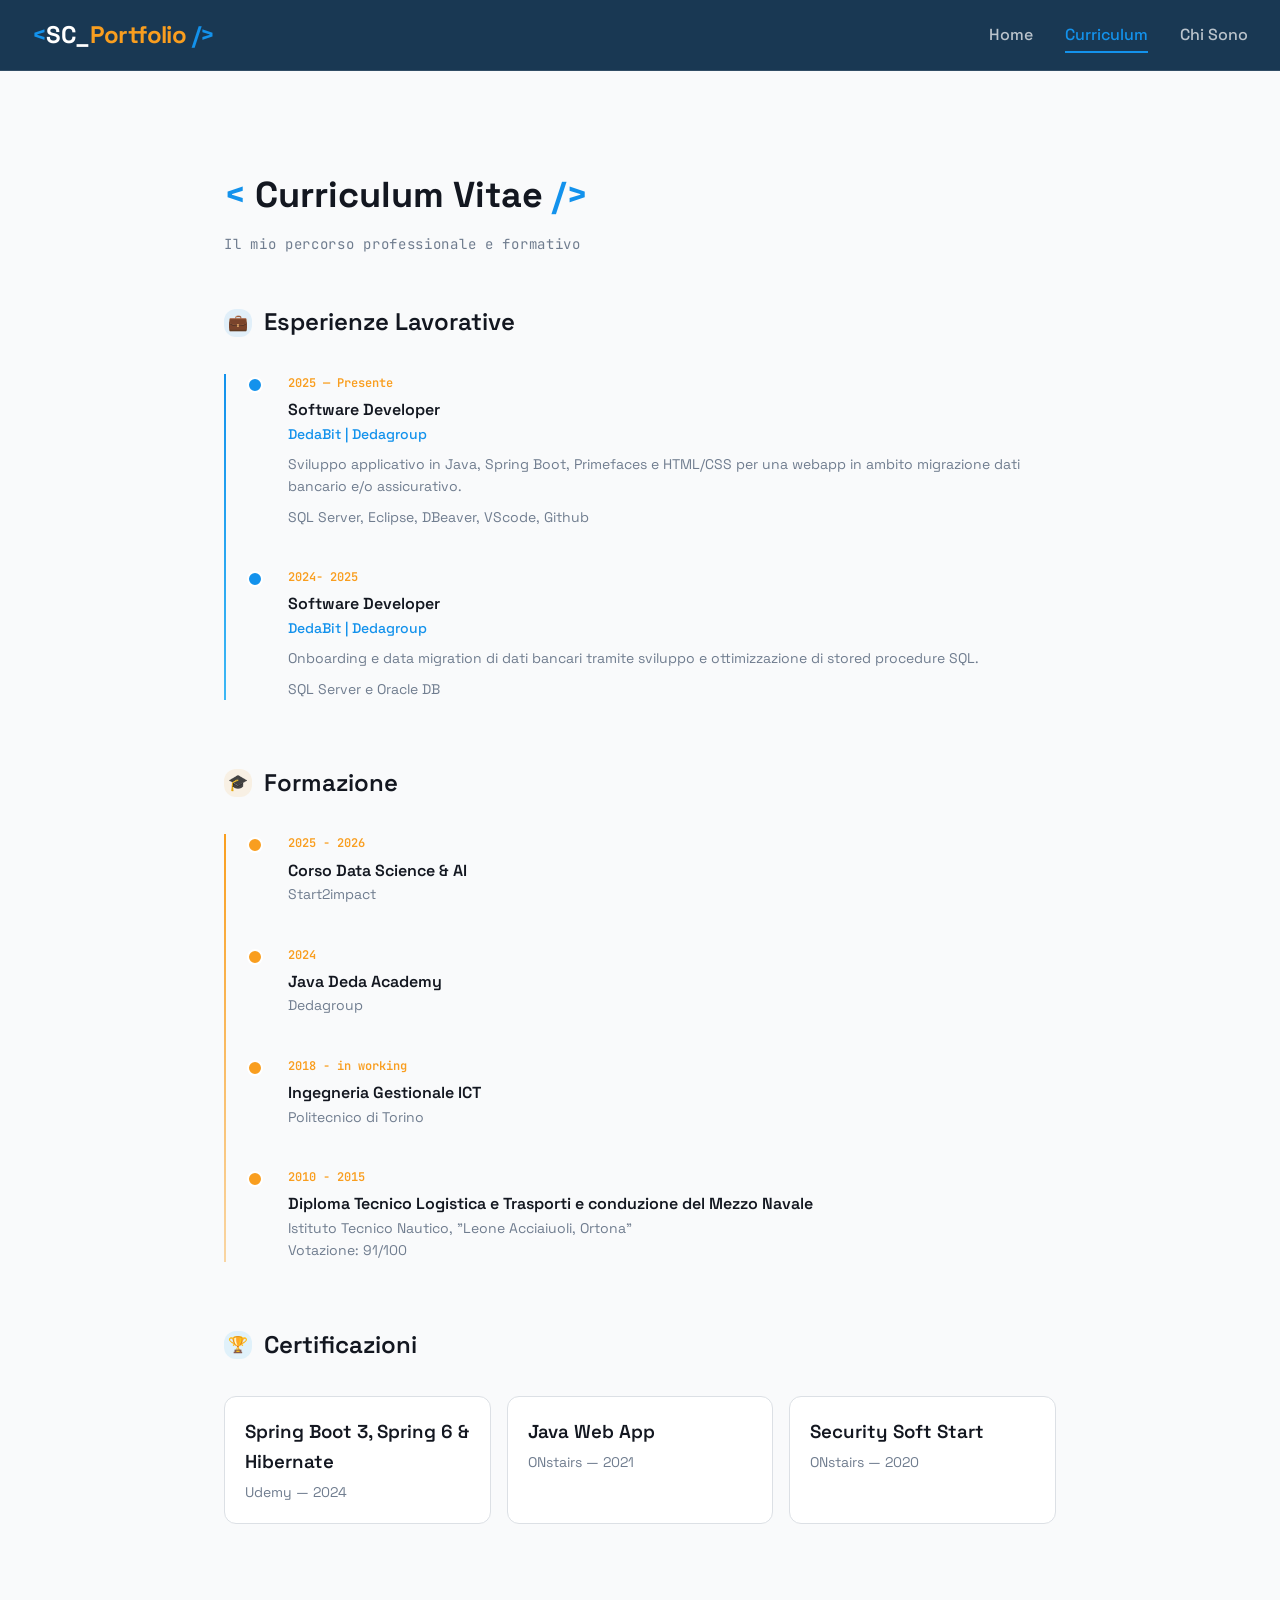
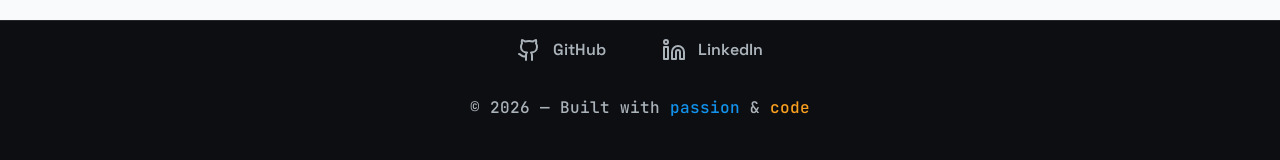
==== commit 0acff4bb: "fix generiche" ====
--- a/curriculum.html
+++ b/curriculum.html
@@ -5,6 +5,7 @@
   <meta name="viewport" content="width=device-width, initial-scale=1.0">
   <meta name="description" content="Curriculum Vitae di Sergio Civitarese - Software Developer">
   <title>Curriculum - Sergio Civitarese</title>
+  <link rel="icon" type="image/svg+xml" href="assets/favicon.svg">
   <link rel="preconnect" href="https://fonts.googleapis.com">
   <link href="https://fonts.googleapis.com/css2?family=JetBrains+Mono:wght@400;500;700&family=Space+Grotesk:wght@300;400;500;600;700&display=swap" rel="stylesheet">
   <link rel="stylesheet" href="css/style.css">
@@ -114,7 +115,7 @@
             <!-- Education 3 -->
               <div style="position: relative; padding-left: 2rem; margin-bottom: 2.5rem;">
               <div style="position: absolute; left: -9px; top: 3px; width: 16px; height: 16px; border-radius: 50%; background: var(--accent); border: 2px solid var(--card);"></div>
-              <p style="font-family: 'JetBrains Mono', monospace; font-size: 0.75rem; color: var(--accent); font-weight: 600; margin-bottom: 0.25rem;">2018 - in pausa</p>
+              <p style="font-family: 'JetBrains Mono', monospace; font-size: 0.75rem; color: var(--accent); font-weight: 600; margin-bottom: 0.25rem;">2018 - in working</p>
               <h3 style="font-size: 1rem; font-weight: 600;">Ingegneria Gestionale ICT</h3>
               <p style="color: var(--muted-foreground); font-size: 0.875rem;">Politecnico di Torino</p>
             </div>
@@ -127,7 +128,7 @@
               <div style="position: relative; padding-left: 2rem; margin-bottom: 2.5rem;">
               <div style="position: absolute; left: -9px; top: 3px; width: 16px; height: 16px; border-radius: 50%; background: var(--accent); border: 2px solid var(--card);"></div>
               <p style="font-family: 'JetBrains Mono', monospace; font-size: 0.75rem; color: var(--accent); font-weight: 600; margin-bottom: 0.25rem;">2010 - 2015</p>
-              <h3 style="font-size: 1rem; font-weight: 600;">Diploma Tecnico Logistica e Trasporti e conduzione del mezzo navale</h3>
+              <h3 style="font-size: 1rem; font-weight: 600;">Diploma Tecnico Logistica e Trasporti e conduzione del Mezzo Navale</h3>
               <p style="color: var(--muted-foreground); font-size: 0.875rem;">Istituto Tecnico Nautico, "Leone Acciaiuoli, Ortona"</p>
               <p style="color: var(--muted-foreground); font-size: 0.875rem;">Votazione: 91/100</p>
             </div>
@@ -169,7 +170,7 @@
           <svg xmlns="http://www.w3.org/2000/svg" width="22" height="22" viewBox="0 0 24 24" fill="none" stroke="currentColor" stroke-width="2" stroke-linecap="round" stroke-linejoin="round"><path d="M15 22v-4a4.8 4.8 0 0 0-1-3.5c3 0 6-2 6-5.5.08-1.25-.27-2.48-1-3.5.28-1.15.28-2.35 0-3.5 0 0-1 0-3 1.5-2.64-.5-5.36-.5-8 0C6 2 5 2 5 2c-.3 1.15-.3 2.35 0 3.5A5.403 5.403 0 0 0 4 9c0 3.5 3 5.5 6 5.5-.39.49-.68 1.05-.85 1.65-.17.6-.22 1.23-.15 1.85v4"/><path d="M9 18c-4.51 2-5-2-7-2"/></svg>
           GitHub
         </a>
-        <a href="https://linkedin.com/in/sergiocivitarese" target="_blank" rel="noopener noreferrer" aria-label="LinkedIn">
+        <a href="https://www.linkedin.com/in/sergio-civitarese" target="_blank" rel="noopener noreferrer" aria-label="LinkedIn">
           <svg xmlns="http://www.w3.org/2000/svg" width="22" height="22" viewBox="0 0 24 24" fill="none" stroke="currentColor" stroke-width="2" stroke-linecap="round" stroke-linejoin="round"><path d="M16 8a6 6 0 0 1 6 6v7h-4v-7a2 2 0 0 0-2-2 2 2 0 0 0-2 2v7h-4v-7a6 6 0 0 1 6-6z"/><rect width="4" height="12" x="2" y="9"/><circle cx="4" cy="4" r="2"/></svg>
           LinkedIn
         </a>
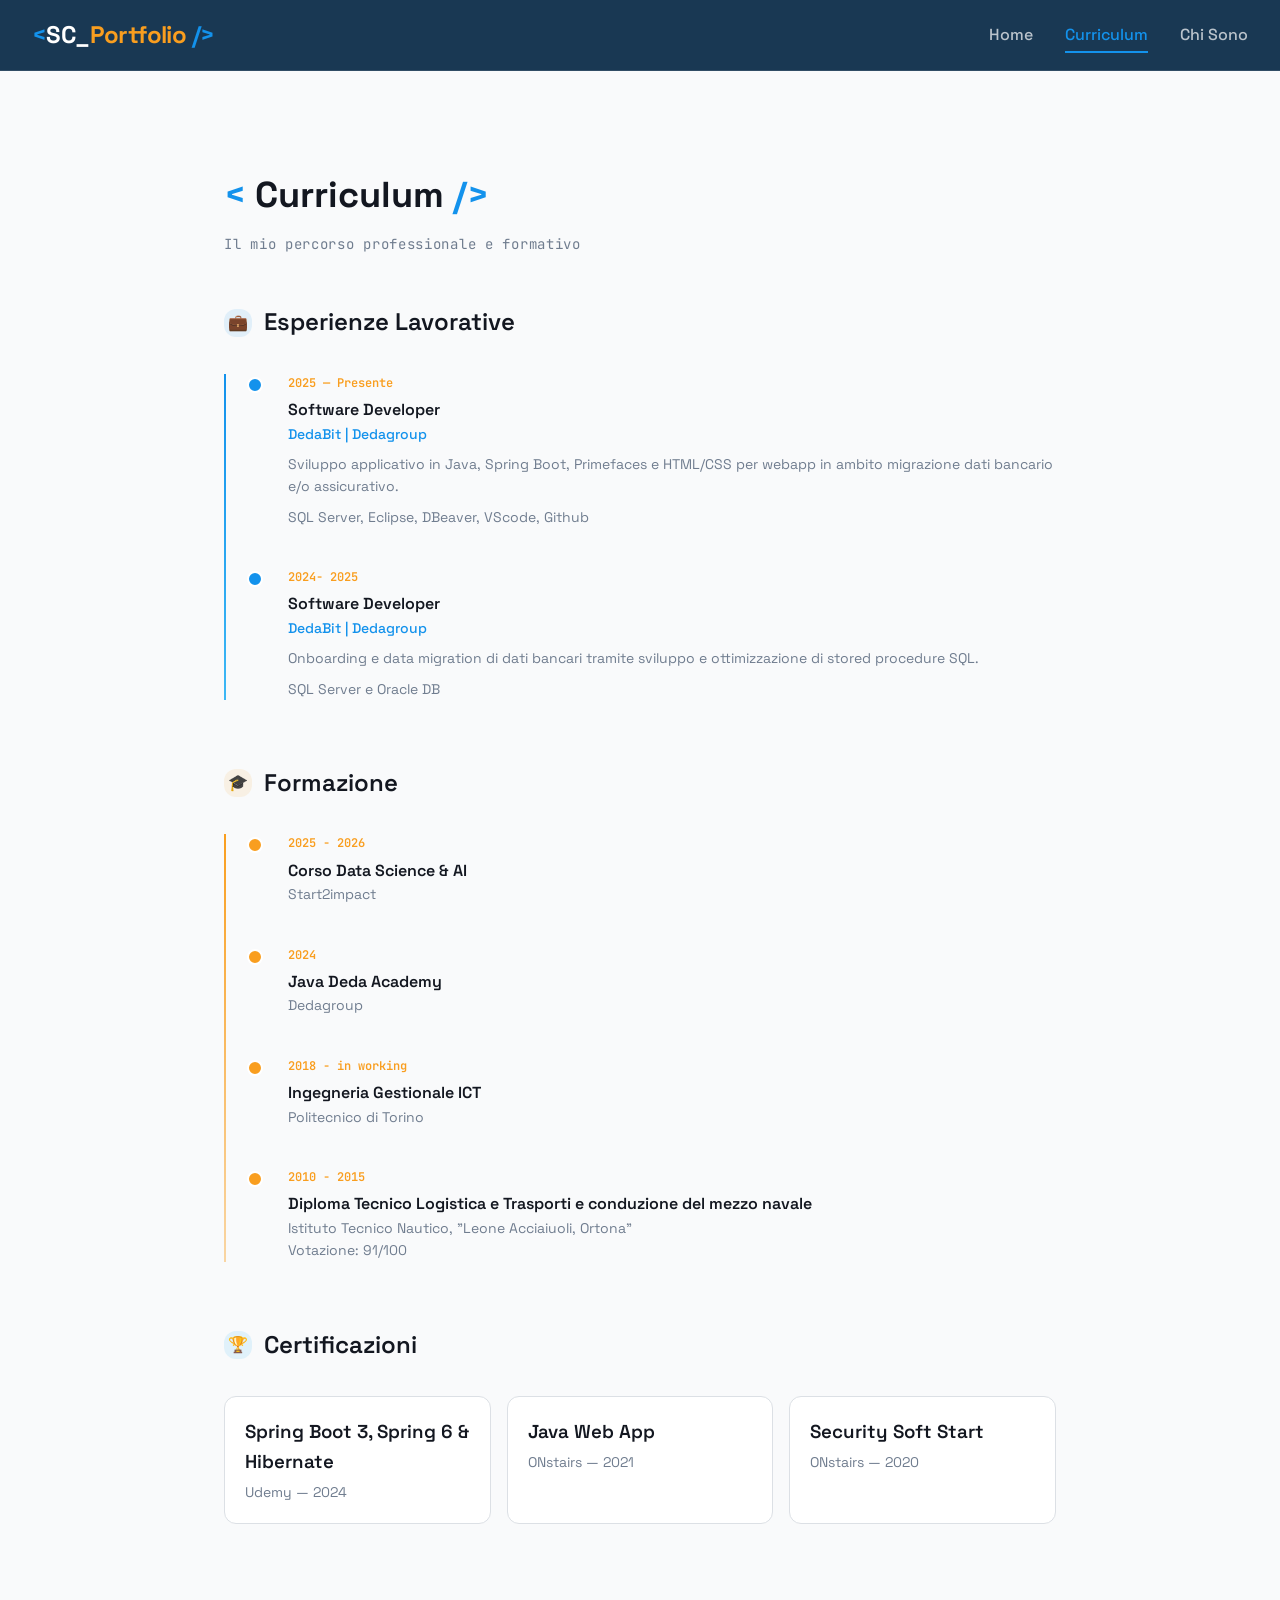
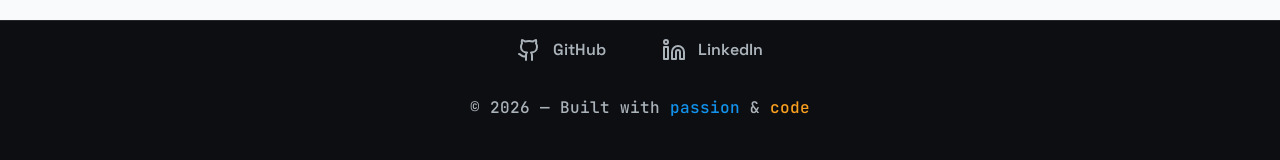
==== commit f746186e: "fix generiche" ====
--- a/curriculum.html
+++ b/curriculum.html
@@ -44,7 +44,7 @@
       <div class="container" style="max-width: 56rem;">
         <h1 style="font-size: 2.25rem; margin-bottom: 0.5rem; color: var(--foreground); font-weight: 700;">
           <span class="text-primary">&lt; </span>
-          Curriculum Vitae
+          Curriculum
           <span class="text-primary"> /&gt;</span>
         </h1>
         <p style="font-size: 0.875rem; color: var(--muted-foreground); margin-bottom: 3rem; font-family: 'JetBrains Mono', monospace; letter-spacing: 0.05em;">
@@ -68,7 +68,7 @@
               <p style="font-family: 'JetBrains Mono', monospace; font-size: 0.75rem; color: var(--accent); font-weight: 600; margin-bottom: 0.25rem;">2025 — Presente</p>
               <h3 style="font-size: 1rem; font-weight: 600;">Software Developer</h3>
               <p style="color: var(--primary); font-size: 0.875rem; font-weight: 500;">DedaBit | Dedagroup</p>
-              <p style="color: var(--muted-foreground); font-size: 0.875rem; margin-top: 0.5rem;">Sviluppo applicativo in Java, Spring Boot, Primefaces e HTML/CSS per una webapp in ambito migrazione dati bancario e/o assicurativo.</p>
+              <p style="color: var(--muted-foreground); font-size: 0.875rem; margin-top: 0.5rem;">Sviluppo applicativo in Java, Spring Boot, Primefaces e HTML/CSS per webapp in ambito migrazione dati bancario e/o assicurativo.</p>
               <p style="color: var(--muted-foreground); font-size: 0.875rem; margin-top: 0.5rem;">SQL Server, Eclipse, DBeaver, VScode, Github</p>
             </div>
 
@@ -128,7 +128,7 @@
               <div style="position: relative; padding-left: 2rem; margin-bottom: 2.5rem;">
               <div style="position: absolute; left: -9px; top: 3px; width: 16px; height: 16px; border-radius: 50%; background: var(--accent); border: 2px solid var(--card);"></div>
               <p style="font-family: 'JetBrains Mono', monospace; font-size: 0.75rem; color: var(--accent); font-weight: 600; margin-bottom: 0.25rem;">2010 - 2015</p>
-              <h3 style="font-size: 1rem; font-weight: 600;">Diploma Tecnico Logistica e Trasporti e conduzione del Mezzo Navale</h3>
+              <h3 style="font-size: 1rem; font-weight: 600;">Diploma Tecnico Logistica e Trasporti e conduzione del mezzo navale</h3>
               <p style="color: var(--muted-foreground); font-size: 0.875rem;">Istituto Tecnico Nautico, "Leone Acciaiuoli, Ortona"</p>
               <p style="color: var(--muted-foreground); font-size: 0.875rem;">Votazione: 91/100</p>
             </div>
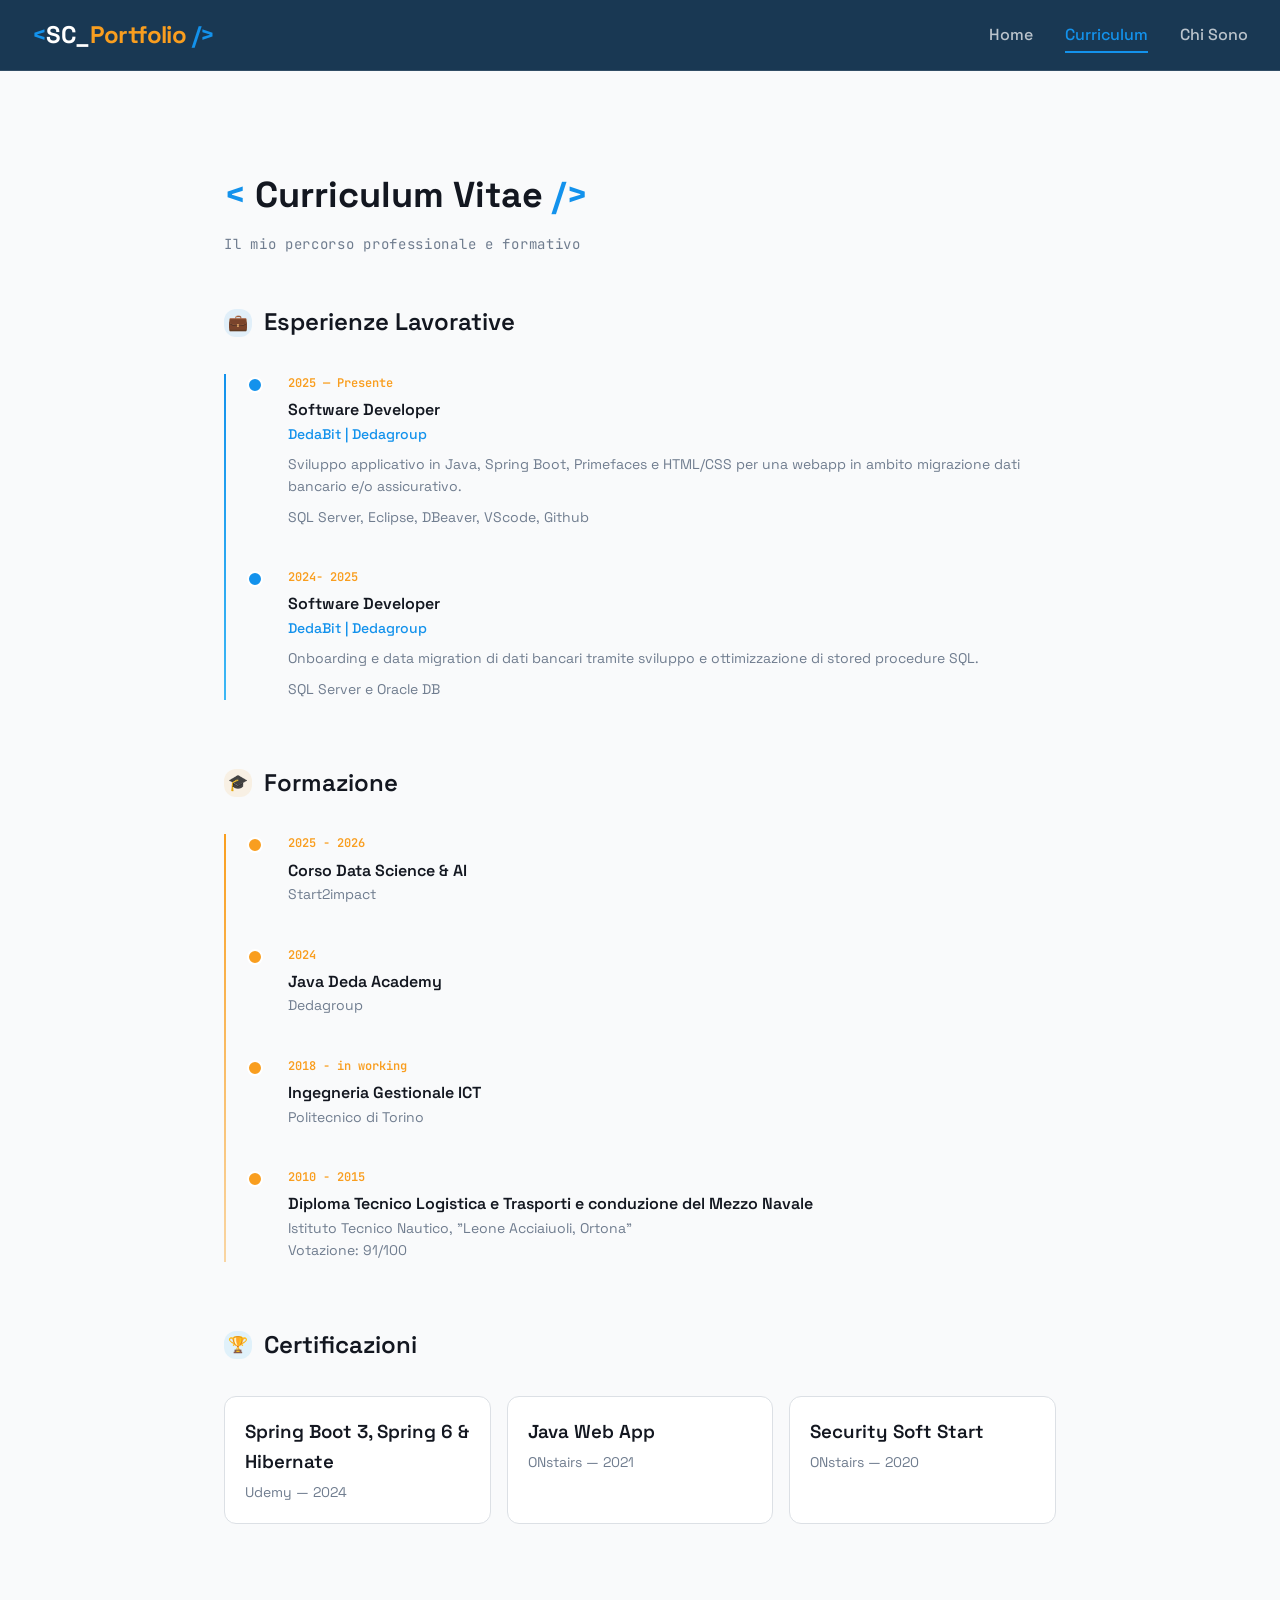
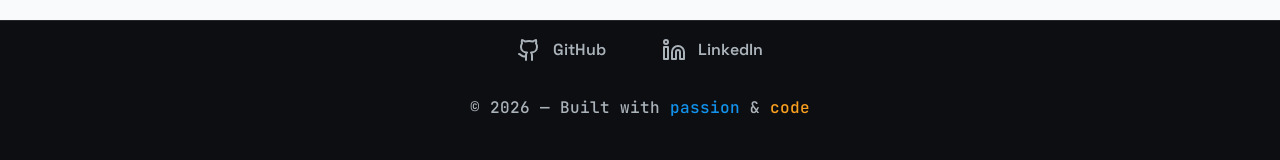
==== commit cb8884da: "update link" ====
--- a/curriculum.html
+++ b/curriculum.html
@@ -32,7 +32,7 @@
         <a href="https://github.com/sergiocivitarese" target="_blank" rel="noopener noreferrer" aria-label="GitHub">
           <svg xmlns="http://www.w3.org/2000/svg" width="22" height="22" viewBox="0 0 24 24" fill="none" stroke="currentColor" stroke-width="2" stroke-linecap="round" stroke-linejoin="round"><path d="M15 22v-4a4.8 4.8 0 0 0-1-3.5c3 0 6-2 6-5.5.08-1.25-.27-2.48-1-3.5.28-1.15.28-2.35 0-3.5 0 0-1 0-3 1.5-2.64-.5-5.36-.5-8 0C6 2 5 2 5 2c-.3 1.15-.3 2.35 0 3.5A5.403 5.403 0 0 0 4 9c0 3.5 3 5.5 6 5.5-.39.49-.68 1.05-.85 1.65-.17.6-.22 1.23-.15 1.85v4"/><path d="M9 18c-4.51 2-5-2-7-2"/></svg>
         </a>
-        <a href="https://linkedin.com/in/sergiocivitarese" target="_blank" rel="noopener noreferrer" aria-label="LinkedIn">
+        <a href="https://www.linkedin.com/in/sergio-civitarese" target="_blank" rel="noopener noreferrer" aria-label="LinkedIn">
           <svg xmlns="http://www.w3.org/2000/svg" width="22" height="22" viewBox="0 0 24 24" fill="none" stroke="currentColor" stroke-width="2" stroke-linecap="round" stroke-linejoin="round"><path d="M16 8a6 6 0 0 1 6 6v7h-4v-7a2 2 0 0 0-2-2 2 2 0 0 0-2 2v7h-4v-7a6 6 0 0 1 6-6z"/><rect width="4" height="12" x="2" y="9"/><circle cx="4" cy="4" r="2"/></svg>
         </a>
       </div>
@@ -44,7 +44,7 @@
       <div class="container" style="max-width: 56rem;">
         <h1 style="font-size: 2.25rem; margin-bottom: 0.5rem; color: var(--foreground); font-weight: 700;">
           <span class="text-primary">&lt; </span>
-          Curriculum
+          Curriculum Vitae
           <span class="text-primary"> /&gt;</span>
         </h1>
         <p style="font-size: 0.875rem; color: var(--muted-foreground); margin-bottom: 3rem; font-family: 'JetBrains Mono', monospace; letter-spacing: 0.05em;">
@@ -68,7 +68,7 @@
               <p style="font-family: 'JetBrains Mono', monospace; font-size: 0.75rem; color: var(--accent); font-weight: 600; margin-bottom: 0.25rem;">2025 — Presente</p>
               <h3 style="font-size: 1rem; font-weight: 600;">Software Developer</h3>
               <p style="color: var(--primary); font-size: 0.875rem; font-weight: 500;">DedaBit | Dedagroup</p>
-              <p style="color: var(--muted-foreground); font-size: 0.875rem; margin-top: 0.5rem;">Sviluppo applicativo in Java, Spring Boot, Primefaces e HTML/CSS per webapp in ambito migrazione dati bancario e/o assicurativo.</p>
+              <p style="color: var(--muted-foreground); font-size: 0.875rem; margin-top: 0.5rem;">Sviluppo applicativo in Java, Spring Boot, Primefaces e HTML/CSS per una webapp in ambito migrazione dati bancario e/o assicurativo.</p>
               <p style="color: var(--muted-foreground); font-size: 0.875rem; margin-top: 0.5rem;">SQL Server, Eclipse, DBeaver, VScode, Github</p>
             </div>
 
@@ -128,7 +128,7 @@
               <div style="position: relative; padding-left: 2rem; margin-bottom: 2.5rem;">
               <div style="position: absolute; left: -9px; top: 3px; width: 16px; height: 16px; border-radius: 50%; background: var(--accent); border: 2px solid var(--card);"></div>
               <p style="font-family: 'JetBrains Mono', monospace; font-size: 0.75rem; color: var(--accent); font-weight: 600; margin-bottom: 0.25rem;">2010 - 2015</p>
-              <h3 style="font-size: 1rem; font-weight: 600;">Diploma Tecnico Logistica e Trasporti e conduzione del mezzo navale</h3>
+              <h3 style="font-size: 1rem; font-weight: 600;">Diploma Tecnico Logistica e Trasporti e conduzione del Mezzo Navale</h3>
               <p style="color: var(--muted-foreground); font-size: 0.875rem;">Istituto Tecnico Nautico, "Leone Acciaiuoli, Ortona"</p>
               <p style="color: var(--muted-foreground); font-size: 0.875rem;">Votazione: 91/100</p>
             </div>
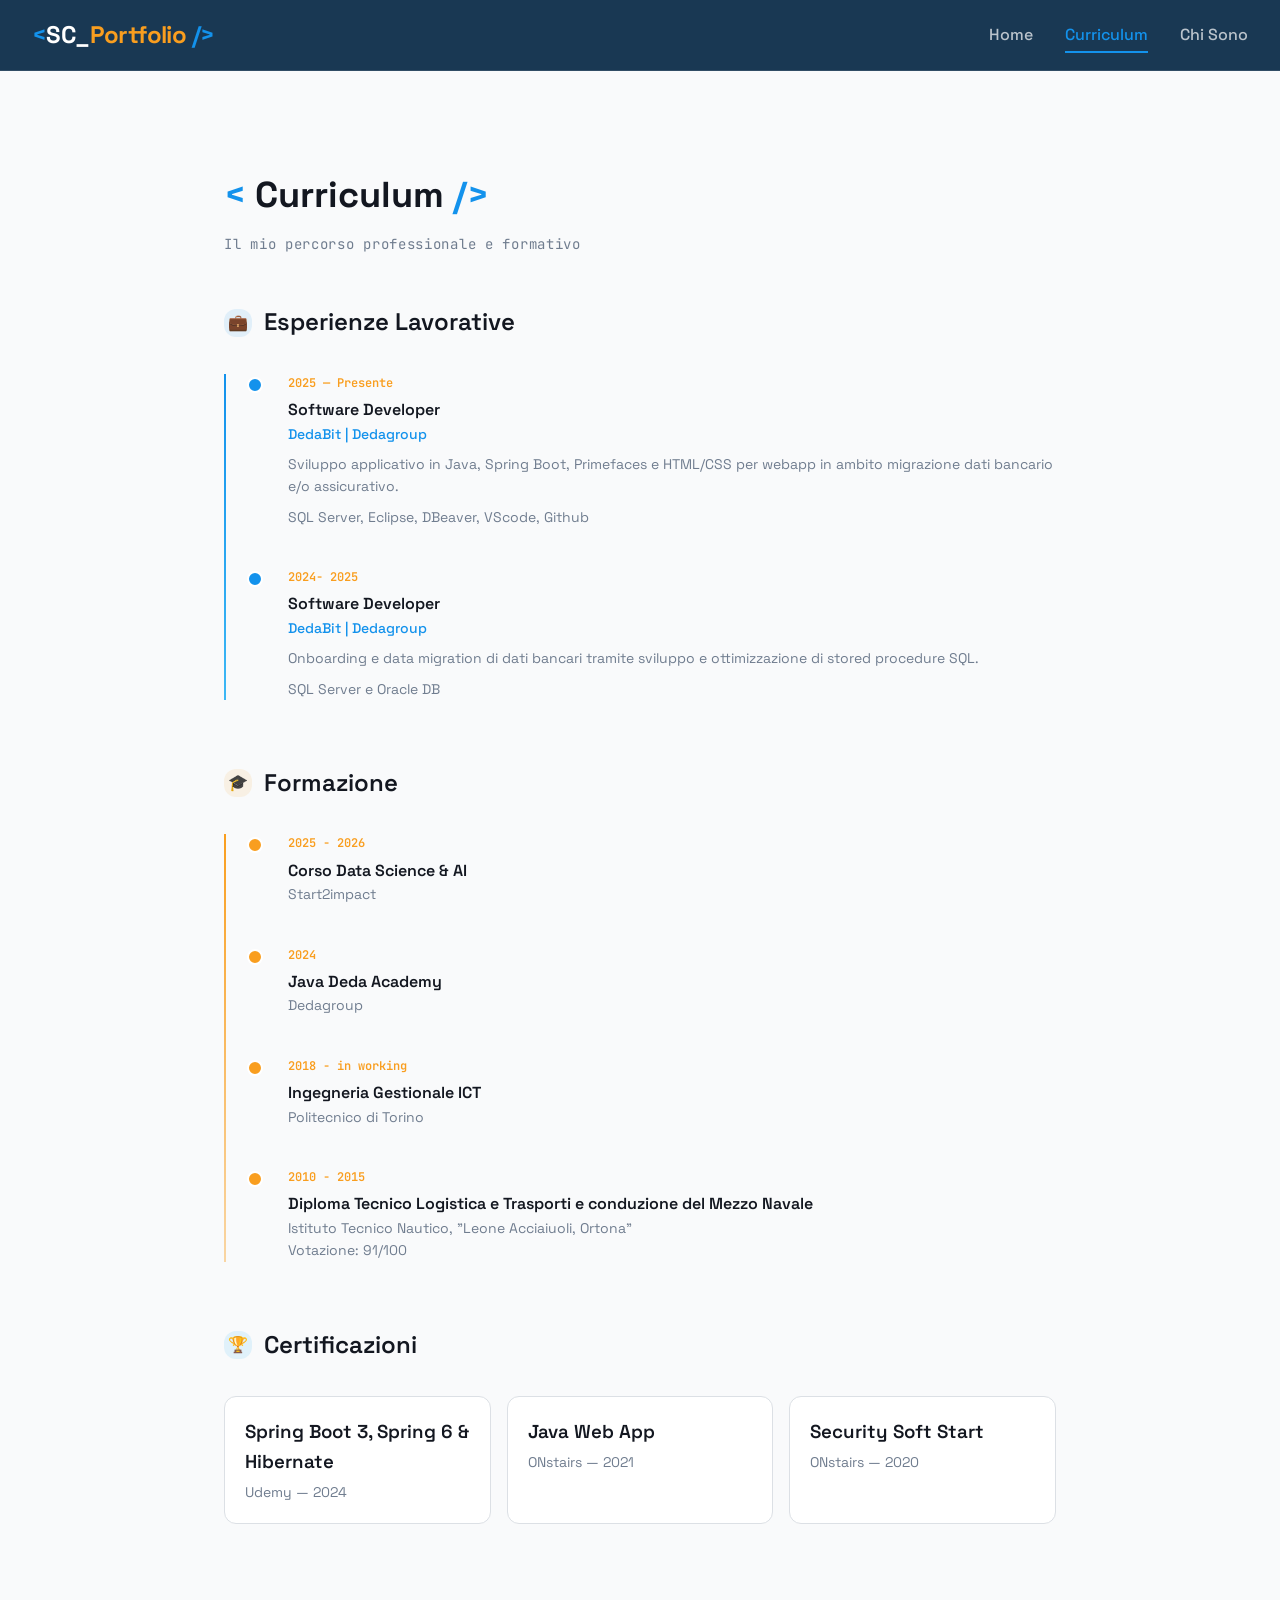
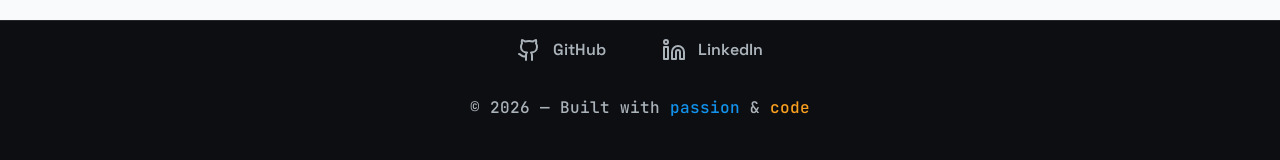
==== commit d95d2005: "update" ====
--- a/curriculum.html
+++ b/curriculum.html
@@ -44,7 +44,7 @@
       <div class="container" style="max-width: 56rem;">
         <h1 style="font-size: 2.25rem; margin-bottom: 0.5rem; color: var(--foreground); font-weight: 700;">
           <span class="text-primary">&lt; </span>
-          Curriculum Vitae
+          Curriculum
           <span class="text-primary"> /&gt;</span>
         </h1>
         <p style="font-size: 0.875rem; color: var(--muted-foreground); margin-bottom: 3rem; font-family: 'JetBrains Mono', monospace; letter-spacing: 0.05em;">
@@ -68,7 +68,7 @@
               <p style="font-family: 'JetBrains Mono', monospace; font-size: 0.75rem; color: var(--accent); font-weight: 600; margin-bottom: 0.25rem;">2025 — Presente</p>
               <h3 style="font-size: 1rem; font-weight: 600;">Software Developer</h3>
               <p style="color: var(--primary); font-size: 0.875rem; font-weight: 500;">DedaBit | Dedagroup</p>
-              <p style="color: var(--muted-foreground); font-size: 0.875rem; margin-top: 0.5rem;">Sviluppo applicativo in Java, Spring Boot, Primefaces e HTML/CSS per una webapp in ambito migrazione dati bancario e/o assicurativo.</p>
+              <p style="color: var(--muted-foreground); font-size: 0.875rem; margin-top: 0.5rem;">Sviluppo applicativo in Java, Spring Boot, Primefaces e HTML/CSS per webapp in ambito migrazione dati bancario e/o assicurativo.</p>
               <p style="color: var(--muted-foreground); font-size: 0.875rem; margin-top: 0.5rem;">SQL Server, Eclipse, DBeaver, VScode, Github</p>
             </div>
 
